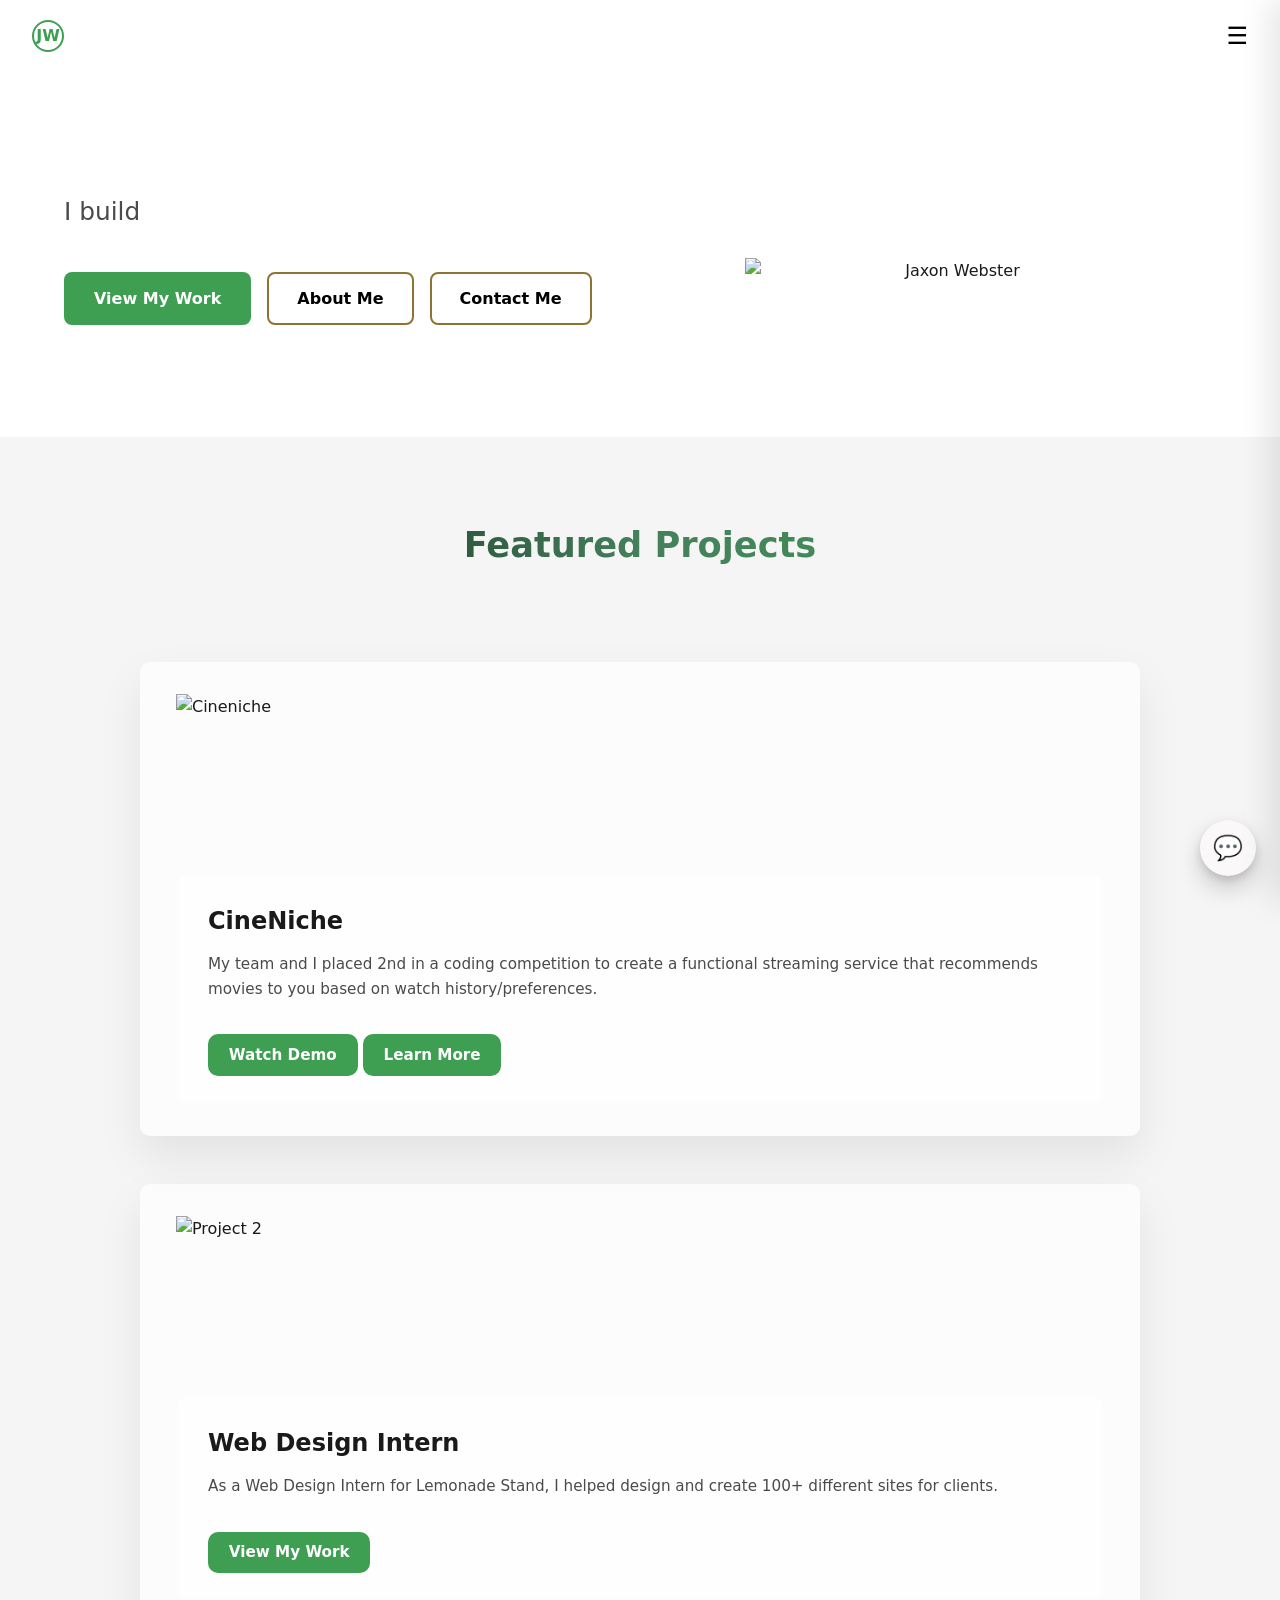
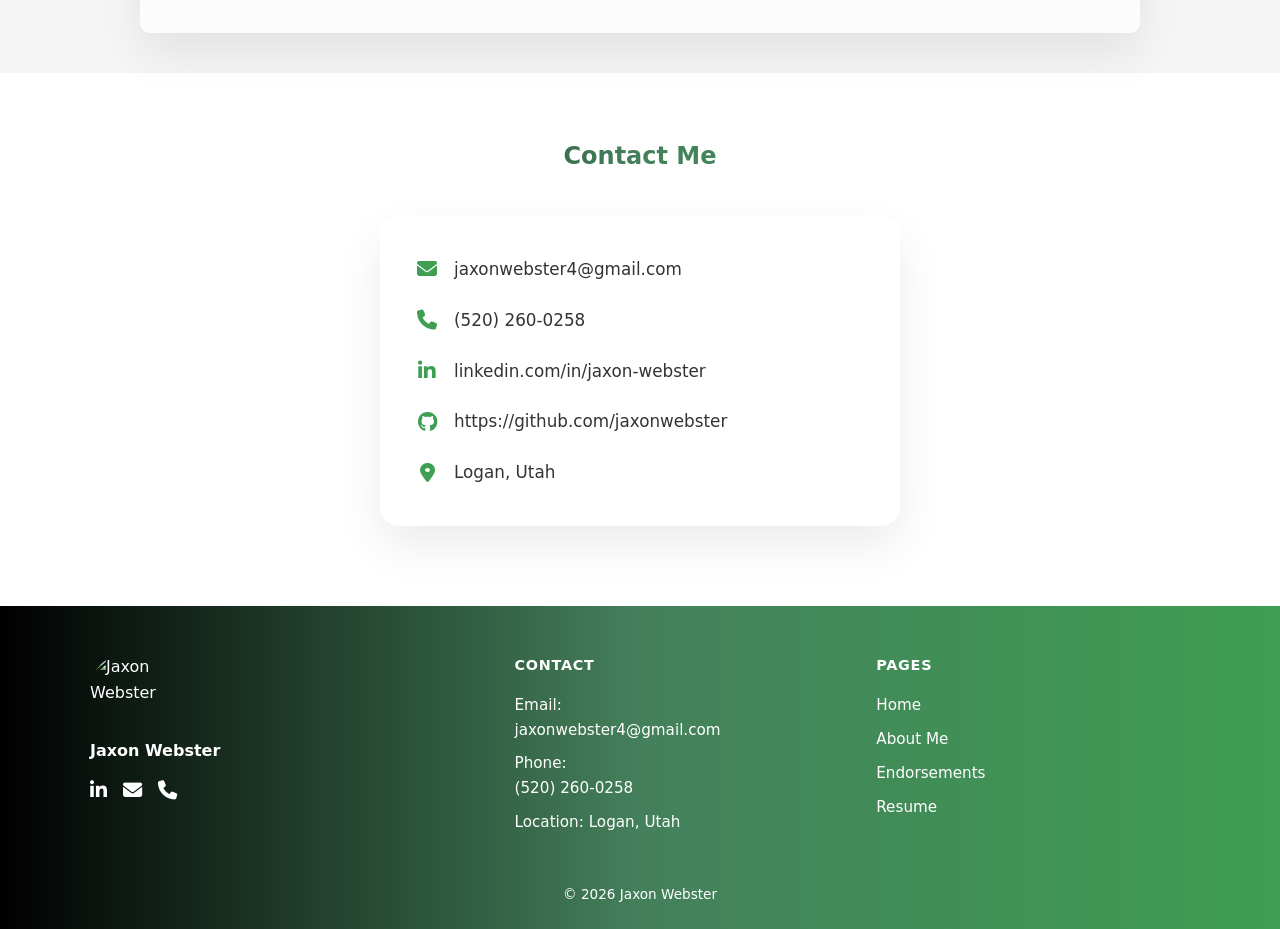
==== index.html @ d7282549 "Initial Commit" ====
<!DOCTYPE html>
<html lang="en">
<head>
  <meta charset="UTF-8" />
  <meta name="viewport" content="width=device-width, initial-scale=1.0" />

  <title>Jaxon Webster | Portfolio</title>

  <!-- Styles --->
  <link rel="stylesheet" href="styles.css" />

  <!-- Font Awesome -->
  <link
    rel="stylesheet"
    href="https://cdnjs.cloudflare.com/ajax/libs/font-awesome/6.5.1/css/all.min.css"
  />
  <link rel="icon" href="images/cartoon.png" type="image/x-icon">
</head>
<body>
<div class="signal-bg">
  <canvas id="signalCanvas"></canvas>
</div>



  <!-- Navbar --->
  <header class="navbar">
    <div class="logo">JW</div>
    <button class="menu-btn" id="menuBtn">☰</button>
  </header>

  <!-- Slide-out Menu -->
<nav class="side-menu" id="sideMenu">
  <button class="close-menu" id="closeMenu">✕</button>

  <a href="index.html">Home</a>
  <a href="about.html">About Me</a>
  <a href="projects.html">Projects</a>
  <a href="resume.html">Resume</a>
  <a href="endorsements.html">Endorsements</a>
</nav>


  <!-- Overlay -->
  <div class="overlay" id="overlay"></div>

  <!-- Hero -->
  <section class="hero hero-split">
  <!-- LEFT SIDE -->
  <div class="hero-left">
    <h1 class="hero-title">
  <span id="typewriter"></span>
</h1>


    <p class="hero-text">
  I build <span id="rotating-word"></span>
</p>


    <div class="hero-buttons">
      <a href="projects.html" class="btn primary">View My Work</a>
      <a href="about.html" class="btn secondary">About Me</a>
      <a href="#contact" class="btn secondary">Contact Me</a>
    </div>
  </div>

  <!-- RIGHT SIDE -->
  <div class="hero-right">
    <img src="images/cartoon.png" alt="Jaxon Webster" />
  </div>
</section>

<!--

<section class="who-is-jaxon">

  <div class="who-container">

  
<div class="who-image">
      <img
        src="images/IMG_5921.jpg"
        alt="Jaxon Webster"
        class="who-rotating-image"
      />
    </div>

 
    <div class="who-text">
      <h2 class="gradient-text">Who is Jaxon?</h2>
      <p class="who-subtitle">
        A builder at heart. A problem solver by trade.
      </p>

      <p class="who-description">
        I’m a web developer and information systems student who loves turning
        complex problems into clean, secure, and intuitive digital experiences.
        Whether I’m working with data, cloud infrastructure, or frontend design,
        my goal is always the same: build things that actually help people.
      </p>
    </div>

  </div>
</section>
-->



  <!-- Projects -->
<section id="projects" class="projects">
  <h2 class="gradient-text">Featured Projects</h2>


  <div class="project-grid">

    <div class="project-card">
      <div class="project-image">
        <img src="images/IMG_5556.jpg" alt="Cineniche">
      </div>
      <div class="project-content">
        <h3>CineNiche</h3>
        <p>
          My team and I placed 2nd in a coding competition to create a functional streaming service that recommends movies to you based on watch history/preferences. 
        </p>
        <a href="https://youtu.be/du8ue6cPfEI" class="project-btn">Watch Demo</a>
        <a href="projects.html" class="project-btn">Learn More</a>
      </div>
    </div>

    <div class="project-card">
      <div class="project-image">
        <img src="images/image.png" alt="Project 2">
      </div>
      <div class="project-content">
        <h3>Web Design Intern</h3>
        <p>
          As a Web Design Intern for Lemonade Stand, I helped design and create 100+ different sites for clients.
        </p>
        <a href="projects.html" class="project-btn">View My Work</a>
      </div>
    </div>
<!--
<section class="contact-section">


    <div class="project-card">
      <div class="project-image">
        <img src="images/project3.jpg" alt="Project 3">
      </div>
      <div class="project-content">
        <h3>Third Project</h3>
        <p>
          Description text that explains the purpose or outcome of the project.
        </p>
      </div>
    </div>

    <div class="project-card">
      <div class="project-image">
        <img src="images/project4.jpg" alt="Project 4">
      </div>
      <div class="project-content">
        <h3>Final Project</h3>
        <p>
          A short summary highlighting the main idea or technology used.
        </p>
      </div>
    </div>
      
</section>
-->

  </div>
</section>
<!-- =========================
     CONTACT ME
========================== -->
<section class="contact-section" id="contact">
  <h2 class="gradient-text">Contact Me</h2>

  <div class="contact-card">
    <div class="contact-item">
      <i class="fas fa-envelope"></i>
      <a href="mailto:jaxonwebster4@gmail.com">jaxonwebster4@gmail.com</a>
    </div>

    <div class="contact-item">
      <i class="fas fa-phone"></i>
      <a href="tel:5202600258">(520) 260-0258</a>
    </div>

    <div class="contact-item">
      <i class="fab fa-linkedin-in"></i>
      <a
        href="https://www.linkedin.com/in/jaxon-webster"
        target="_blank"
      >
        linkedin.com/in/jaxon-webster
      </a>
    </div>
    <div class="contact-item">
  <i class="fab fa-github"></i>
  <a
    href="https://github.com/jaxonwebster"
    target="_blank"
  >
    https://github.com/jaxonwebster
  </a>
</div>


    <div class="contact-item">
      <i class="fas fa-location-dot"></i>
      <span>Logan, Utah</span>
    </div>
  </div>
</section>



  <!-- Footer -->
  <footer class="footer">
    <div class="footer-container">

      <div class="footer-profile">
        <img src="images/portrait.jpg" alt="Jaxon Webster" class="footer-avatar" />
        <p class="footer-name">Jaxon Webster</p>

        <div class="footer-socials">
          <a href="https://www.linkedin.com/in/jaxon-webster" target="_blank">
            <i class="fab fa-linkedin-in"></i>
          </a>
          <a href="mailto:jaxonwebster4@gmail.com">
            <i class="fas fa-envelope"></i>
          </a>
          <a href="tel:5202600258">
            <i class="fas fa-phone"></i>
          </a>
        </div>
      </div>

      <div class="footer-column">
        <h4>Contact</h4>
        <p>Email: <a href="mailto:jaxonwebster4@gmail.com">jaxonwebster4@gmail.com</a></p>
        <p>Phone: <a href="tel:5202600258">(520) 260-0258</a></p>
        <p>Location: Logan, Utah</p>
      </div>

      <div class="footer-column">
        <h4>Pages</h4>
        <a href="index.html">Home</a>
        <a href="about.html">About Me</a>
        <a href="endorsements.html">Endorsements</a>
        <a href="#contact">Resume</a>
      </div>

    </div>
    <p class="footer-bottom">© 2026 Jaxon Webster</p>
  </footer>
  <!-- =========================
     MINI CHAT ASSISTANT
========================== -->
<div class="chatbot">

  <button class="chatbot-toggle" id="chatbotToggle">
    💬
  </button>

  <div class="chatbot-window" id="chatbotWindow">
    <div class="chatbot-header">
      <span>Ask Jaxon</span>
      <button id="chatbotClose">✕</button>
    </div>

    <div class="chatbot-body" id="chatbotBody">
      <p class="bot-message">
        Hey! 👋 What would you like to know?
      </p>
    </div>

    <div class="chatbot-questions">
      <button data-question="skills">What technologies do you use?</button>
      <button data-question="experience">What kind of experience do you have?</button>
      <button data-question="projects">What projects should I check out?</button>
      <button data-question="contact">How can I contact you?</button>
    </div>
  </div>

</div>


  <script src="script.js"></script>
</body>
</html>
---- styles.css ----
/* Reset */
* {
  margin: 0;
  padding: 0;
  box-sizing: border-box;
  font-family: system-ui, -apple-system, BlinkMacSystemFont, sans-serif;
}

html {
  scroll-behavior: smooth;
}

/* Body */
body {
  background: #ffffff;
  color: #1a1a1a;
  line-height: 1.6;
}
/* =========================
   HERO WRAPPER (IMAGE + OVERLAY)
========================= */
.hero-wrapper {
  position: relative;
  min-height: 100vh;
  background-image: url("images/IMG_0848.jpeg"); /* CHANGE THIS */
  background-size: cover;
  background-position: center;
  background-repeat: no-repeat;
  color: #ffffff;
  overflow: hidden;
}
html, body {
  overflow-x: hidden;
  width: 100%;
}


/* Dark overlay */
.hero-wrapper::before {
  content: "";
  position: absolute;
  inset: 0;
  background: rgba(0, 0, 0, 0.6); /* darkness level */
  z-index: 0;
}

/* Ensure content is above overlay */
.hero-wrapper > * {
  position: relative;
  z-index: 1;
}
/* =========================
   SPLIT HERO LAYOUT
========================= */

.hero-split {
  display: flex;
  align-items: center;
  justify-content: space-between;
  gap: 4rem;
  max-width: 1200px;
  margin: 0 auto;
  padding: 6rem 2rem 4rem;
}

/* LEFT SIDE */
.hero-left {
  flex: 1;
  text-align: left;
}

/* Override centering */
.hero-left .hero-text {
  margin-left: 0;
  font-size: 1.55em;
}
.hero-title {
  min-width: 565px; /* adjust if needed */
}


/* Buttons align left */
.hero-left .hero-buttons {
  justify-content: flex-start;
}

/* RIGHT SIDE */
.hero-right {
  flex: 1;
  display: flex;
  justify-content: center;
  align-items: center;
  z-index: 2;
}

.hero-right img {
  width: 100%;
  max-width: 420px;
  object-fit: cover;
}
@media (max-width: 900px) {
  .hero-split {
    flex-direction: column;
    text-align: center;
  }

  .hero-left {
    text-align: center;
  }

  .hero-left .hero-buttons {
    justify-content: center;
  }

  .hero-right img {
    max-width: 300px;
  }
}



/* =========================
   BLUR ORBS BACKGROUND
========================= */
.orbs {
  position: fixed;
  inset: 0;
  z-index: -1;
  overflow: hidden;
}

.orbs span {
  position: absolute;
  width: 320px;
  height: 320px;
  border-radius: 50%;
  filter: blur(40px);
  background: radial-gradient(
    circle,
    rgba(107, 92, 255, 0.35),
    transparent 70%
  );
  animation: float 5s ease-in-out infinite alternate;
}

/* Orb positions */
.orbs span:nth-child(1) {
  top: 10%;
  left: 15%;
}

.orbs span:nth-child(2) {
  top: 55%;
  left: 65%;
  width: 380px;
  height: 380px;
  animation-duration: 30s;
}

.orbs span:nth-child(3) {
  top: 35%;
  left: 35%;
  width: 260px;
  height: 260px;
  animation: float-diagonal 18s ease-in-out infinite alternate;
}
.orbs span:nth-child(4) {
  top: 70%;
  left: 20%;
  width: 300px;
  height: 300px;
  animation-duration: 30s;
}

.orbs span:nth-child(5) {
  top: 15%;
  left: 70%;
  width: 220px;
  height: 220px;
  animation-duration: 22s;
}

/* Orb animation */
@keyframes float {
  from {
    transform: translate(0, 0);
  }
  to {
    transform: translate(200px, -150px);
  }
}

/* =========================
   NAVBAR
========================= */
.navbar {
  display: flex;
  justify-content: space-between;
  align-items: center;
  padding: 1.25rem 2rem;
  color: #ffffff;
}

.logo {
  width: 32px;
  height: 32px;
  border: 2px solid #3E9E52;
  border-radius: 50%;
  display: flex;
  align-items: center;
  justify-content: center;
  font-weight: bold;
  color: #3E9E52;
}

.menu-btn {
  font-size: 1.5rem;
  background: white;
  border: none;
  color: #000000;
  cursor: pointer;
}

/* =========================
   HERO
========================= */
.hero {
  text-align: center;
  padding: 6rem 1.5rem 4rem;
  color: #1a1a1a;
}

.hero h1 {
  font-size: clamp(2.2rem, 5vw, 3.2rem);
  margin-bottom: 1.5rem;
  font-weight: 800;
  color: #1a1a1a;
  white-space: nowrap;
}

.hero-text {
  max-width: 620px;
  margin: 0 auto 2.5rem;
  color: #4a4a4a;
}

/* Buttons */
.hero-buttons {
  display: flex;
  justify-content: center;
  gap: 1rem;
  margin-bottom: 3rem;
  flex-wrap: wrap;
  z-index: 3;
}

.btn {
  padding: 0.75rem 1.75rem;
  background: #ffffff;
  border-radius: 8px;
  border: 2px solid transparent;
  text-decoration: none;
  font-weight: 600;
  transition: all 0.25s ease;
}

.btn.primary {
  background: #3E9E52;
  color: #ffffff;
  z-index: 2;
}

.btn.secondary {
  background: white !important;
  color: #000000;
  border: 2px solid #8E7332;
  z-index: 2 !important;
}

/* =========================
   PROJECTS
========================= */
.projects {
  position: relative;
  padding: 5rem 2rem;
  z-index: 1;
}
.projects .project-image {
  width: 100%;
  max-width: none;
  flex: none;
}

.projects .project-image img {
  width: 100%;
  height: auto;
  max-height: 360px;
  object-fit: cover;
  display: block;
}

.projects-page .project-image,
.project-row .project-image {
  max-width: 600px;
}

.projects h2 {
  text-align: center;
  font-size: 2.2rem;
  margin-bottom: 3rem;
}

.project-grid {
  display: grid;
  grid-template-columns: repeat(2, 1fr);
  gap: 2rem;
  max-width: 1000px;
  margin: 0 auto;
}



.project-card {
  display: flex;
  flex-direction: column;
  width: 100%;
  background: #ffffff;
  border-radius: 12px;
  overflow: hidden;
  box-shadow: 0 10px 25px rgba(0, 0, 0, 0.08);
  transform: translateY(40px);
  transition: transform 0.25s ease, box-shadow 0.25s ease;
}
@media (max-width: 768px) {
  .project-grid {
    grid-template-columns: 1fr;
  }
}

/* When visible */
.project-card.reveal {
  opacity: 1;
  transform: translateY(0);
}

.project-card:nth-child(1) { transition-delay: 0s; }
.project-card:nth-child(2) { transition-delay: 0.1s; }
.project-card:nth-child(3) { transition-delay: 0.2s; }
.project-card:nth-child(4) { transition-delay: 0.3s; }

.project-card:hover {
  transform: translateY(-6px);
  box-shadow: 0 16px 35px rgba(0, 0, 0, 0.12);
}
/* Top half image */
.project-image {
  height: 50%;
  min-height: 180px;
  background: transparent;
}
.project-image.carousel {
 display: flex;
  justify-content: center;
  align-items: center;

  padding: 1.5rem 0;   /* vertical breathing room only */
  background: transparent;
}
.carousel img {
  max-width: 520px;    /* 👈 KEY LINE */
  width: 100%;
  height: auto;
  object-fit: contain;

  display: none;
}

.carousel img.active {
  display: block;
}


.project-image img {
  width: 100%;
  max-height: 360px;
  height: auto;
  object-fit: contain;
  display: block;
}

/* Bottom half content */
.project-content {
  background: rgba(255, 255, 255, 0.06);  /* VERY light grey */
  backdrop-filter: blur(4px);             /* soft glass effect */
  -webkit-backdrop-filter: blur(4px);
  border-radius: 12px;
  padding: 28px 32px;
  text-align: left;
}

@media (max-width: 768px) {
  .project-content {
    padding: 30px 28px;
  }
}



.project-content h3 {
  font-size: 1.1rem;
  margin-bottom: 0.5rem;
  color: #1a1a1a;
}
.project-content p {
  font-size: 0.95rem;
  color: #555;
  line-height: 1.4;
}

/* Faint dark overlay */
.projects::before {
  content: "";
  position: absolute;
  inset: 0;
  background: rgba(0, 0, 0, 0.04); /* 👈 adjust darkness */
  pointer-events: none;
  z-index: 0;
}

/* Ensure content sits above overlay */
.projects > * {
  position: relative;
  z-index: 1;
}


/* =========================
   CONTACT
========================= */
.contact {
  background: #eaf3ff;
  padding: 5rem 2rem;
  text-align: center;
}

.contact-form {
  max-width: 520px;
  margin: 0 auto;
  display: flex;
  flex-direction: column;
  gap: 1.25rem;
}

.contact-form input,
.contact-form textarea {
  padding: 0.9rem 1rem;
  border-radius: 10px;
  border: 1.5px solid #d1caff;
}

/* =========================
   FOOTER
========================= */
.footer {
  background: #f2f2f2;
  padding: 3rem 2rem 1.5rem;
}
/* Hide side menu by default */
.side-menu {
  position: fixed;
  top: 0;
  right: -260px;
  width: 260px;
  height: 100vh;
  background: #ffffff;
  display: flex;
  flex-direction: column;
  padding: 4rem 2rem;
  gap: 1.5rem;
  transition: right 0.3s ease;
  z-index: 1000;
  box-shadow: -10px 0 30px rgba(0, 0, 0, 0.1);
}

/* Remove default link styling */
.side-menu a {
  text-decoration: none;
  font-size: 1.1rem;
  font-weight: 600;
  color: #000000;
}

/* Slide in when open */
.side-menu.open {
  right: 0;
}
/* Gradient Typewriter Text */
#typewriter {
  background: linear-gradient(
    to right,
    #000000,
    #44805b,
    #3E9E52
  );
  -webkit-background-clip: text;
  -webkit-text-fill-color: transparent;
  background-clip: text;
  color: transparent;
}

/* Close Menu Button */
.close-menu {
  align-self: flex-end;
  font-size: 1.75rem;
  background: none;
  border: none;
  cursor: pointer;
  color: #1a1a1a;
  margin-bottom: 2rem;
  transition: color 0.2s ease;
}

.close-menu:hover {
  color: #6b5cff;
}
/* =========================
   FOOTER
========================= */
.footer {
  background: linear-gradient(
    to right,
     #000000,
    #44805b,
    #3E9E52
  );
  padding: 3rem 2rem 1.5rem;
  color: #ffffff;
}


.footer-container {
  max-width: 1100px;
  margin: 0 auto;
  display: grid;
  grid-template-columns: 1.2fr 1fr 1fr;
  gap: 3rem;
  align-items: flex-start;
}

/* Profile Column */
.footer-profile {
  display: flex;
  flex-direction: column;
  align-items: flex-start;
}

.footer-avatar {
  width: 72px;
  height: 72px;
  border-radius: 50%;
  object-fit: cover;
  margin-bottom: 0.75rem;
}

.footer-name {
  font-weight: 700;
  margin-bottom: 0.75rem;
  color: #ffffff;
}

/* Social Icons */
.footer-socials {
  display: flex;
  gap: 1rem;
}

.footer-socials a {
  color: #ffffff;
  font-size: 1.2rem;
  transition: all 0.25s ease;
}

.footer-socials a:hover {
  color: #ffffff;
  transform: translateY(-2px);
}

/* Footer Columns */
.footer-column h4 {
  font-size: 0.9rem;
  font-weight: 700;
  margin-bottom: 1rem;
  color: #ffffff;
  text-transform: uppercase;
  letter-spacing: 0.05em;
}

.footer-column p,
.footer-column a {
  display: block;
  font-size: 0.95rem;
  color: #ffffff;
  margin-bottom: 0.6rem;
  text-decoration: none;
}

.footer-column a:hover {
  color: #6b5cff;
}

/* Bottom Text */
.footer-bottom {
  text-align: center;
  margin-top: 2.5rem;
  font-size: 0.85rem;
  color: #ffffff;
}

/* =========================
   RESPONSIVE FOOTER
========================= */
@media (max-width: 800px) {
  .footer-container {
    grid-template-columns: 1fr;
    gap: 2rem;
  }

  .footer-profile,
  .footer-column {
    align-items: center;
    text-align: center;
  }
}
.section-divider {
  width: 100%;
  max-width: 900px;
  height: 1px;
  margin: 4rem auto;
  background: linear-gradient(
    to right,
    transparent,
    rgba(0, 0, 0, 0.4),
    transparent
  );
}
.project-btn {
  display: inline-block;
  margin-top: 0.75rem;
  padding: 0.5rem 1.25rem;
  font-size: 0.85rem;
  font-weight: 600;
  text-decoration: none;
  border-radius: 6px;
  background: #6870cb;
  color: #ffffff;
  transition: all 0.25s ease;
}

.project-btn:hover {
  background: #5a4ae0;
  transform: translateY(-2px);
}

#rotating-word {
  font-weight: 700;
  font-size: 1.1em;
  color: #3E9E52;
  transition: opacity 0.4s ease, transform 0.4s ease;
  min-height: 1.2em;
  line-height: 1.2;
  transform: translateZ(0);
  backface-visibility: hidden;
  -webkit-font-smoothing: antialiased;
}
@media (max-width: 768px) {
  .hero-split {
    padding: 4rem 1.5rem 3rem;
    gap: 2.5rem;
  }
}
@media (max-width: 768px) {
  .hero h1 {
    font-size: 2.2rem;
    line-height: 1.2;
    white-space: normal; /* allow wrap on mobile */
  }
}
@media (max-width: 768px) {
  .hero-text {
    font-size: 1.05rem;
  }

  #rotating-word {
    font-weight: 700;
  font-size: 1.1em;
  color: #3E9E52;
  transition: opacity 0.4s ease, transform 0.4s ease;
  min-height: 1.2em;
  line-height: 1.2;
  transform: translateZ(0);
  backface-visibility: hidden;
  -webkit-font-smoothing: antialiased;
  }
}
@media (max-width: 768px) {
  .hero-buttons {
    flex-direction: column;
    gap: 0.75rem;
    z-index: 2;
  }

  .hero-buttons .btn {
    width: 100%;
    max-width: 280px;
    margin: 0 auto;
  }
}
@media (max-width: 768px) {
  .hero-right img {
    max-width: 240px;
    border-radius: 18px;
  }

  .hero-right {
    margin-top: 1rem;
  }
}
@media (max-width: 768px) {
  .hero-left {
    order: 1;
  }

  .hero-right {
    order: 2;
  }
}
.signal-bg {
  position: fixed;
  inset: 0;
  z-index: 0; /* NOT -1 */
  pointer-events: none;
}


#signalCanvas {
  width: 100%;
  height: 100%;
  display: block;
}

.gradient-text {
  background: linear-gradient(
    to right,
     #000000,
    #44805b,
    #3E9E52
  );
  -webkit-background-clip: text;
  -webkit-text-fill-color: transparent;
  background-clip: text;
  color: transparent;
}





/* =========================
   ABOUT PAGE LAYOUT
========================= */

/* Overall page spacing */
.about-hero {
  text-align: center;
  padding: 5rem 2rem 4rem;
  position: relative;
}

.about-hero h1 {
  margin-bottom: 2rem;
}

/* Button layout */
.about-hero-buttons {
  display: flex;
  justify-content: center;
  gap: 1.25rem;
  flex-wrap: wrap;
}
.about-subtitle {
  margin-top: 1rem;
  margin-bottom: 2rem;
  font-size: 1.1rem;
  font-weight: 400;
  color: #5f5f5f; /* soft neutral tone */
  max-width: 600px;
  margin-left: auto;
  margin-right: auto;
  line-height: 1.6;
  letter-spacing: 0.3px;
}
@media (max-width: 768px) {
  .about-hero-buttons {
    flex-direction: column;
    align-items: center;
  }

  .about-hero .btn {
    width: 100%;
    max-width: 280px; /* keeps them from getting too wide */
  }
}


/* Subtle unique styling for this page */
.about-hero .btn {
  backdrop-filter: blur(6px);
  letter-spacing: 0.5px;
  min-width: 150px;
  text-align: center;
  padding: 0.55rem 1.25rem;   /* smaller padding */
  font-size: 1.0rem;        /* slightly smaller text */
}

/* Lift effect to match premium feel */
.about-hero .btn:hover {
  transform: translateY(-4px);
  box-shadow: 0 8px 20px rgba(0, 0, 0, 0.15);
}


.about-hero {
  padding: 4rem 2rem 2rem;
  text-align: center;
  z-index: 2;
}

.about-hero h1 {
  font-size: clamp(2.2rem, 4vw, 3rem);
  font-weight: 800;
  margin-bottom: 2rem;
  z-index: 2;
}

/* Intro section */
.about-intro {
  padding: 100px 20px;
  z-index: 2;
}
.about-wrapper {
  max-width: 1000px;
  margin: 0 auto;
}

.about-intro-grid {
  max-width: 1100px;
  margin: 0 auto;
  display: grid;
  grid-template-columns: 1.2fr 0.8fr;
  gap: 4rem;
  align-items: start;
}

/* Text column */
.about-text {
  font-size: 1.05rem;
  color: #4a4a4a;
  line-height: 1.7;
  background: rgba(255, 255, 255, 0.05);   /* extremely light */
  backdrop-filter: blur(4px);
  -webkit-backdrop-filter: blur(4px);
  border-radius: 14px;
  padding: 32px 36px;
}

.about-text p {
  margin-bottom: 20px;
  line-height: 1.8;
  font-size: 1.05rem;
}

/* Image column */
.about-image {
  display: flex;
  justify-content: center;
  z-index: 2;
}
.about-image-container {
  flex: 1;
  display: flex;
  justify-content: center;
  width: 100%;
  max-width: 350px;
  border-radius: 20px;
  box-shadow: 0 20px 40px rgba(0, 0, 0, 0.2);
}

.about-image img {
  width: 100%;
  max-width: 360px;
  border-radius: 16px;
  object-fit: cover;
  box-shadow: 0 20px 40px rgba(0, 0, 0, 0.15);
  z-index: 2;
}
.about-hero,
.about-intro,
.about-image,
.about-content {
  position: relative;
  z-index: 2;
}

/* =========================
   WHAT I'M UP TO
========================= */

.about-now {
  padding: 4rem 2rem;
}

.about-now h2 {
  text-align: center;
  font-size: 2rem;
  margin-bottom: 3rem;
  font-weight: 800;
}

.now-grid {
  max-width: 1100px;
  margin: 0 auto;
  display: grid;
  grid-template-columns: repeat(3, 1fr);
  gap: 2rem;
}

.now-card {
  background: #ffffff;
  border-radius: 12px;
  padding: 1.75rem;
  box-shadow: 0 10px 25px rgba(0, 0, 0, 0.08);
  transition: transform 0.25s ease, box-shadow 0.25s ease;
}

.now-card h3 {
  font-size: 1.05rem;
  font-weight: 700;
  margin-bottom: 0.5rem;
}

.now-card p {
  font-size: 0.95rem;
  color: #555;
  line-height: 1.4;
}

.now-card:hover {
  transform: translateY(-4px);
  box-shadow: 0 16px 35px rgba(0, 0, 0, 0.12);
}

/* =========================
   SKILLS / INTERESTS
========================= */

.about-skills {
  padding: 4rem 2rem 5rem;
}
.about-hero-title {
  text-align: center;
  font-size: clamp(2.2rem, 5vw, 3.2rem);
  font-weight: 800;

  background: linear-gradient(
    to right,
    #000000,
    #44805b,
    #3E9E52
  );
  -webkit-background-clip: text;
  background-clip: text;
  color: transparent;

  margin-bottom: 1.25rem;
}
.about-section-title {
  text-align: center;
  font-size: clamp(1.7rem, 4.2vw, 2.5rem);
font-weight: 800;


  background: linear-gradient(
    to right,
    #000000,
    #44805b,
    #3E9E52
  );
  -webkit-background-clip: text;
  background-clip: text;
  color: transparent;

  margin-bottom: 2.5rem;
  margin-top: -2rem;
}

.about-skills h2 {
  text-align: center;
  font-size: 2rem;
  margin-bottom: 3rem;
  font-weight: 800;
}

.skills-grid {
  max-width: 900px;
  margin: 0 auto;
  display: grid;
  grid-template-columns: repeat(3, 1fr);
  gap: 1.25rem;
}

.skill-card {
  background: #f7f7f7;
  border-radius: 10px;
  padding: 1rem 1.25rem;
  font-weight: 600;
  font-size: 0.9rem;
  text-align: center;
  color: #1a1a1a;
}

/* =========================
   RESPONSIVE ABOUT PAGE
========================= */

@media (max-width: 900px) {
  .about-intro-grid {
    grid-template-columns: 1fr;
    gap: 3rem;
    text-align: center;
  }

  .about-image img {
    max-width: 280px;
  }

  .now-grid {
    grid-template-columns: 1fr;
  }

  .skills-grid {
    grid-template-columns: 1fr;
  }
}
/* =========================
   IMAGE GALLERY CARDS
========================= */

.image-grid {
  grid-template-columns: repeat(3, 1fr);
}

.image-card {
  position: relative;
  border-radius: 14px;
  overflow: hidden;
  aspect-ratio: 4 / 3;
  box-shadow: 0 12px 28px rgba(0, 0, 0, 0.12);
  transition: transform 0.3s ease, box-shadow 0.3s ease;
}

.image-card img {
  width: 100%;
  height: 100%;
  object-fit: cover;
  display: block;
}

.image-card:hover {
  transform: translateY(-6px);
  box-shadow: 0 18px 40px rgba(0, 0, 0, 0.18);
}

/* Mobile */
@media (max-width: 900px) {
  .image-grid {
    grid-template-columns: 1fr;
  }
}
/* =========================
   SECTION SEPARATOR OVERLAY
========================= */

.about-now {
  position: relative;
  padding: 4.5rem 2rem;
}

.about-now::before {
  content: "";
  position: absolute;
  inset: 0;
  background: rgba(0, 0, 0, 0.04); /* subtle separation */
  z-index: 0;
}

/* Ensure content stays above overlay */
.about-now > * {
  position: relative;
  z-index: 1;
}
/* =========================
   FLOATING ABOUT IMAGE
========================= */

.about-content {
  position: relative;
}

/* Float image to the right */
.about-float-image {
  float: left;
  width: 320px;
  margin: 0 40px 20px 0;
  border-radius: 20px;
  box-shadow: 0 20px 40px rgba(0, 0, 0, 0.15);
}
/* Mobile */
@media (max-width: 768px) {
  .about-float-image {
    float: none;
    display: block;
    margin: 0 auto 30px auto;
    width: 85%;
  }

  .about-text {
    text-align: center;
  }
}
.about-text-panel {
  position: relative;
  z-index: 2;   /* blur layer */
  flex: 1.3;
  
  background: rgba(255, 255, 255, 0.6);
  backdrop-filter: blur(6px);
  -webkit-backdrop-filter: blur(6px);

  padding: 2rem 2.25rem;
  border-radius: 16px;
}
/* Mobile Responsive */
@media (max-width: 900px) {
  .about-content {
    flex-direction: column;
    text-align: center;
  }

  .about-text-panel {
    margin-top: 30px;
  }
}
/* Text spacing */
.about-text-panel p + p {
  margin-top: 1.25rem;
  margin-bottom: 20px;
  line-height: 1.7;
  font-size: 1.05rem;
}
.about-float-image {
  position: relative;
  z-index: 3;   /* image ABOVE blur */
}
/* =========================
   PROJECTS PAGE
========================= */


.projects-page {
  padding: 4rem 2rem 5rem;
  position: relative;
  z-index: 2;
}

.projects-title {
  text-align: center;
  font-size: clamp(2rem, 4vw, 2.75rem);
  font-weight: 800;
  margin-bottom: 3rem;
}

/* Project list container */
.projects-list {
  max-width: 900px;
  margin: 0 auto;
  display: flex;
  flex-direction: column;
  gap: 2.5rem;
}

/* Individual card */
.project-card {
  background: rgba(255, 255, 255, 0.75);
  backdrop-filter: blur(6px);
  -webkit-backdrop-filter: blur(6px);

  padding: 2rem 2.25rem;
  border-radius: 18px;

  box-shadow: 0 15px 40px rgba(0, 0, 0, 0.08);
  position: relative;
}

/* Project title */
.project-name {
  font-size: 1.4rem;
  font-weight: 700;
  margin-bottom: 0.75rem;
}

/* Description */
.project-description {
  color: #4a4a4a;
  line-height: 1.65;
  margin-bottom: 1.25rem;
}

/* Link button */
.project-link {
  display: inline-block;
  padding: 0.5rem 1.1rem;
  font-weight: 600;
  font-size: 0.95rem;

  color: #3E9E52;
  border-radius: 8px;

  text-decoration: none;
  transition: all 0.2s ease;
}

.project-link:hover {
  background: #5b63d6;
  color: #ffffff;
}

/* =========================
   MOBILE ADJUSTMENTS
========================= */

@media (max-width: 768px) {
  .project-card {
    padding: 1.75rem;
  }

  .project-name {
    font-size: 1.25rem;
  }
}
/* =========================
   PROJECTS PAGE
========================= */

.projects-section {
  padding: 3rem 2rem 5rem;
  position: relative;
  z-index: 2;
}

.projects-content {
  max-width: 900px;
  margin: 0 auto;

  display: flex;
  flex-direction: column;
  gap: 2.5rem;
}

/* Reuses the About glass-panel feel */
.project-panel {
  background: rgba(255, 255, 255, 0.65);
  backdrop-filter: blur(6px);
  -webkit-backdrop-filter: blur(6px);

  padding: 2rem 2.25rem;
  border-radius: 18px;

  box-shadow: 0 15px 40px rgba(0, 0, 0, 0.08);
}

.project-panel h2 {
  font-size: 1.4rem;
  font-weight: 700;
  margin-bottom: 0.75rem;
}

.project-panel p {
  color: #4a4a4a;
  line-height: 1.65;
  margin-bottom: 1.25rem;
}

/* Same button language as elsewhere */
.project-link {
  display: inline-block;
  font-weight: 600;
  color: #5b63d6;
  text-decoration: none;
  border-bottom: 2px solid transparent;
  transition: border-color 0.2s ease;
}

.project-link:hover {
  border-color: #5b63d6;
}

/* Mobile */
@media (max-width: 768px) {
  .project-panel {
    padding: 1.75rem;
  }
}



/* =========================
   PROJECTS (STACKED CARDS)
========================= */
.project-image {
  margin: 0;
}

.project-grid {
  max-width: 1000px;
  margin: 0 auto;

  display: flex;
  flex-direction: column;
  gap: 3rem;
}

/* Card container */
.project-card {
  display: flex;
  flex-direction: column;

  background: rgba(255, 255, 255, 0.65);
  backdrop-filter: blur(6px);
  -webkit-backdrop-filter: blur(6px);

  border-radius: 10px;
  overflow: hidden;

  box-shadow: 0 20px 45px rgba(0, 0, 0, 0.08);
}

/* Image */
.project-image img {
  width: 100%;
  height: 280px;
  object-fit: cover;
  display: block;
}

/* Content */
.project-content {
  padding: 1.rem 1.25rem;
}

.project-content h3 {
  font-size: 1.5rem;
  font-weight: 700;
  margin-bottom: 0.75rem;
}

.project-content p {
  color: #4a4a4a;
  line-height: 1.65;
  margin-bottom: 1.25rem;
}

/* Button */
.project-btn {
  display: inline-block;
  padding: 0.55rem 1.3rem;
  font-weight: 600;
  font-size: 0.95rem;

  color: #ffffff;
  background: #3E9E52;
  border-radius: 10px;
  text-decoration: none;

  transition: transform 0.2s ease, box-shadow 0.2s ease;
}

.project-btn:hover {
  transform: translateY(-2px);
  box-shadow: 0 8px 20px rgba(91, 99, 214, 0.35);
}
@media (max-width: 768px) {
  .project-image img {
    height: 220px;
  }
}
.carousel {
  position: relative;
  overflow: hidden;
  background: #000;
}

.carousel img {
  width: 100%;
  height: 280px;
  object-fit: contain;
  display: none;
}

.carousel img.active {
  display: block;
}

/* Arrows */
.carousel-btn {
    position: absolute;
  top: 50%;
  transform: translateY(-50%);

  background: rgba(0, 0, 0, 0.55);
  color: #fff;
  border: none;
  font-size: 1.8rem;

  width: 36px;
  height: 36px;
  border-radius: 50%;

  display: flex;
  align-items: center;
  justify-content: center;

  z-index: 3;
}

.carousel-btn.prev {
  left: 12px;
}

.carousel-btn.next {
  right: 12px;
}
/* =========================
   CONTACT SECTION
========================= */

.contact-section {
  padding: 4rem 2rem 5rem;
  text-align: center;
  position: relative;
  z-index: 2;
}

.contact-section h2 {
  margin-bottom: 2.5rem;
}

/* Glass-style card */
.contact-card {
  max-width: 520px;
  margin: 0 auto;

  background: rgba(255, 255, 255, 0.65);
  backdrop-filter: blur(6px);
  -webkit-backdrop-filter: blur(6px);

  border-radius: 20px;
  padding: 2.5rem 2.25rem;

  box-shadow: 0 20px 45px rgba(0, 0, 0, 0.08);

  display: flex;
  flex-direction: column;
  gap: 1.5rem;
}

/* Individual contact rows */
.contact-item {
  display: flex;
  align-items: center;
  gap: 1rem;

  font-size: 1.05rem;
  color: #333;
}

/* Icons */
.contact-item i {
  color: #3E9E52;
  font-size: 1.25rem;
  min-width: 22px;
}

/* Links */
.contact-item a {
  color: inherit;
  text-decoration: none;
  transition: color 0.2s ease;
}

.contact-item a:hover {
  color: #5b63d6;
}

/* Mobile */
@media (max-width: 768px) {
  .contact-card {
    padding: 2rem 1.75rem;
  }
}
@media (max-width: 768px) {
  .hero-portrait img {
    max-height: 360px;
  }
}

/* =========================
   RESUME HERO
========================= */

.resume-hero {
  position: relative;
  height: 70vh;
  min-height: 520px;
  overflow: hidden;
  z-index: 2;
}
.resume-row {
  display: grid;
  grid-template-columns: 220px 1fr;
  gap: 2rem;
}


.hero-words {
  position: absolute;
  inset: 0;
  z-index: 1;
  pointer-events: none;
}

/* Each row */
.hero-words-row {
  display: flex;
  white-space: nowrap;
  font-weight: 800;
  font-size: clamp(4rem, 9vw, 7rem);
  letter-spacing: 0.25rem;

  /* Make it actually visible */
  color: #3E9E52;                 /* fully opaque */
  opacity: 0.95;                  /* visual softening */
  text-shadow: 0 3px 10px rgba(0,0,0,0.15); /* contrast boost */
}

.hero-name-block {
  text-align: center;     /* 👈 centers name + subtitle */
  margin-top: 2.5rem;
  position: relative;
  z-index: 3;
  font-size: 2.2rem;
  font-weight: 800;
  margin-bottom: 0.5rem;
}
.hero-name-block p {
  font-size: 1rem;     /* was likely ~1.25–1.5rem */
  opacity: 0.8;
}

/* Spacing between words */
.hero-words-row span {
  margin-right: 4rem;
}

/* Animations */
.row-1 {
  animation: marquee-left 28s linear infinite;
}

.row-2 {
  animation: marquee-right 32s linear infinite;
}

@keyframes marquee-left {
  from {
    transform: translateX(0);
  }
  to {
    transform: translateX(-50%);
  }
}

@keyframes marquee-right {
  from {
    transform: translateX(-50%);
  }
  to {
    transform: translateX(0);
  }
}

/* Portrait */
.hero-portrait {
  position: absolute;
  bottom: 0;
  left: 50%;
  transform: translateX(-50%);
  z-index: 5;
}
.hero-portrait::before {
  content: "";
  position: absolute;
  inset: 0;
  background: transparent; /* or match your page background */
  z-index: -1;
}

@media (max-width: 768px) {
  .row-1 {
    animation-duration: 18s; /* faster */
  }

  .row-2 {
    animation-duration: 20s; /* faster, still slightly offset */
  }
}


.hero-portrait img {
  max-height: 520px;
  width: auto;
  height: auto;
  display: block;
  filter: none;

  -webkit-mask-image: linear-gradient(
    to bottom,
    rgba(0, 0, 0, 1) 62%,
    rgba(0, 0, 0, 0.6) 72%,
    rgba(0, 0, 0, 0.25) 82%,
    rgba(0, 0, 0, 0) 90%
  );

  mask-image: linear-gradient(
    to bottom,
    rgba(0, 0, 0, 1) 62%,
    rgba(0, 0, 0, 0.6) 72%,
    rgba(0, 0, 0, 0.25) 82%,
    rgba(0, 0, 0, 0) 92%
  );
}

/* Text */
.hero-intro {
  margin-top: 1.5rem;
  text-align: center;
  z-index: 3;
}

.hero-intro h1 {
  font-size: clamp(2rem, 4vw, 2.8rem);
  font-weight: 800;
}

.hero-intro p {
  color: #5b63d6;
  font-weight: 600;
}
/* =========================
   RESUME CONTENT
========================= */

.resume-content {
  max-width: 1000px;
  margin: 0 auto;
  padding: 4rem 2rem 6rem;
  z-index: 2;
}
.resume-item-header {
  display: flex;
  justify-content: space-between;
  align-items: baseline;
  gap: 1rem;
}

.resume-date {
  font-size: 0.9rem;
  color: #666;
  white-space: nowrap;
}

.resume-subtitle {
  margin: 0.25rem 0 0.75rem;
  font-style: italic;
  color: #444;
}

.resume-item ul {
  margin: 0.5rem 0 0 1.25rem;
}

.resume-item li {
  margin-bottom: 0.4rem;
  line-height: 1.5;
}
@media (max-width: 600px) {
  .resume-item-header {
    flex-direction: column;
    align-items: flex-start;
  }

  .resume-date {
    font-size: 0.85rem;
  }
}


.resume-section-title {
  color: #3E9E52;
  font-size: 1.75rem;
  font-weight: 700;
  margin-bottom: 1.75rem;
  display: inline-block;
  position: relative;
}
.resume-section-title::after {
  content: "";
  display: block;
  height: 2px;
  width: 100%;
  margin-top: 0.35rem;
  background-color: #3E9E52;
  border-radius: 2px;
}


.resume-section {
  margin-bottom: 3.25rem;
  .resume-item {
  margin-bottom: 2rem;
}
}

/* =========================
   GRID LAYOUT
========================= */

.card-grid {
  display: grid;
  grid-template-columns: repeat(2, 1fr);
  gap: 2rem;
}

@media (max-width: 700px) {
  .card-grid {
    grid-template-columns: 1fr;
  }
}
/* Full-width gradient under hero */
.resume-background {
  max-width: 850px;
  margin: 4rem auto;
  padding: 3.5rem 3rem;

  /* Frosted glass */
  background: rgba(255, 255, 255, 0.45);
  backdrop-filter: blur(14px) saturate(140%);
  -webkit-backdrop-filter: blur(14px) saturate(140%);

  border-radius: 16px;

  box-shadow:
    0 20px 40px rgba(0, 0, 0, 0.06),
    inset 0 0 0 1px rgba(255, 255, 255, 0.35);
}



/* =========================
   FLIP CARD (CLICK)
========================= */

.resume-card {
  position: relative;
  z-index: 3;
}
.resume-page {
  background: linear-gradient(
    to bottom,
    #ffffff 0%,
    #ddeee8 35%,
    rgba(64, 160, 90, 0.15) 90%
  );
}


.resume-card::before {
  content: "";
  position: absolute;
  left: 0;
  top: 20px;
  bottom: 20px;
  width: 4px;
  border-radius: 4px;
  background: #3E9E52;
  opacity: 0.8;
}
/* Education: clean + light */
.section-education {
  background: linear-gradient(
    to bottom,
    #ffffff 0%,
    #f7f9ff 100%
  );
}

.section-experience {
   background: #8bc397
}

/* Skills: calm finish */
.section-skills {
  background: white;
}


.card-grid {
  row-gap: 2.5rem;
}

/* Typography */
.resume-card strong {
  font-size: 1.05rem;
}

.resume-card span {
  margin-top: 0.25rem;
  font-size: 0.85rem;
  color: #777;
}

/* Bullet styling (resume-friendly) */
.resume-card ul {
  margin: 0;
  padding-left: 1.2rem;
}

.resume-card li {
  margin-bottom: 0.5rem;
  line-height: 1.4;
}

@media (max-width: 768px) {
  .resume-page .resume-background {
    margin: 2rem 1rem;      /* space from screen edges */
    padding: 2.25rem 1.5rem;
    border-radius: 14px;
  }
}
@media (max-width: 768px) {
  .stats {
    display: grid;
    grid-template-columns: repeat(2, 1fr);
    gap: 1.25rem;
  }
}
@media (max-width: 768px) {
  .stat .number {
    font-size: 1.75rem;
  }
}

/* =========================
   ENDORSEMENTS HERO
========================= */


/* Center image */
.hero-center {
  position: relative;
  z-index: 2;
}

.hero-image {
  max-width: 320px;
  width: 100%;
}


.endorsements-page .hero-center {
  position: relative;
  z-index: 2;
  text-align: center;
}

.endorsements-page .hero-title {
  font-size: clamp(2.2rem, 8vw, 4.5rem);
  font-weight: 800;
  color: #1f3d2b;
  letter-spacing: -0.02em;
  line-height: 1.1;
  padding: 0 1rem; /* prevents edge clipping on mobile */
}
@media (max-width: 768px) {
  .endorsements-page .endorsements-hero {
    min-height: 75vh;
  }
}
@media (max-width: 768px) {
  .endorsements-page .praise {
    max-width: 180px;
    font-size: 0.8rem;
    padding: 0.65rem 0.85rem;
  }
}


/* Responsive */
@media (max-width: 768px) {
  .endorsements-hero {
    height: 60vh;
  }

  .hero-image {
    max-width: 240px;
  }
}


.quote-block::before {
  content: "";
  position: absolute;
  inset: 0;
  border-radius: 20px;

  background: linear-gradient(
    120deg,
    rgba(255,255,255,0.45),
    rgba(255,255,255,0.08) 35%,
    rgba(255,255,255,0.25) 60%,
    rgba(255,255,255,0.05)
  );

  opacity: 0.7;
  pointer-events: none;
}
.quote-block::after {
  content: "";
  position: absolute;
  inset: -40%;
  border-radius: 50%;

  background: radial-gradient(
    circle at 30% 30%,
    rgba(255,255,255,0.35),
    transparent 60%
  );

  opacity: 0.25;
  transform: translateY(20%);
  pointer-events: none;
}



.quote-block {
  max-width: 900px;
  margin: 0 auto 4rem;

  padding: 3.25rem 3rem 4.5rem;

  background: rgba(255, 255, 255, 0.32);
  backdrop-filter: blur(22px) saturate(150%);
  -webkit-backdrop-filter: blur(22px) saturate(150%);

  border-radius: 20px;

  box-shadow:
    0 12px 40px rgba(0, 0, 0, 0.18);

  position: relative;
  overflow: hidden;
}
.quote-block blockquote {
  margin-bottom: 2.25rem;
}

.quote-author {
  margin-top: 1.75rem;
}
.quote-mark {
  top: 1.75rem;
}

@media (max-width: 768px) {
  .endorsement-hero-right img {
    max-width: 220px;
    margin: 0 auto;
    z-index: 2;
  }
}
@media (max-width: 768px) {
  .quote-block {
    padding: 2.25rem 1.75rem 3rem;

    background: rgba(255, 255, 255, 0.75);
    backdrop-filter: blur(10px);
    -webkit-backdrop-filter: blur(10px);
  }

  .quote-block::before,
  .quote-block::after {
    display: none;
  }
}
@media (max-width: 768px) {
  .endorsements-title {
    font-size: 2rem;
    margin-bottom: 2.5rem;
  }
}

@media (max-width: 768px) {
  .endorsement-hero-buttons {
    display: flex;
    flex-direction: column;
    gap: 0.75rem;
    align-items: center;
  }

  .endorsement-hero-buttons .btn {
    width: 100%;
    max-width: 260px;

    padding: 0.65rem 1.25rem;
    font-size: 0.95rem;
    border-radius: 10px;
  }
}
@media (max-width: 768px) {
  .endorsements-content-wrapper {
    padding-left: 1rem;
    padding-right: 1rem;
  }
}
@media (max-width: 768px) {
  .quote-block {
    max-width: 100%;
    margin-left: auto;
    margin-right: auto;
  }
}

.endorsements-inner {
  max-width: 1100px;
  margin: 0 auto;
  padding: 0 1.25rem;
}

.fade-in.visible {
  opacity: 1;
  transform: translateY(0);
  transition: opacity 0.6s ease, transform 0.6s ease;
}

/* Transparent navbar ONLY on endorsements page */
.transparent-nav .navbar {
  background: transparent;
  box-shadow: none;
  position: absolute;
  width: 100%;
  top: 0;
  left: 0;
  z-index: 10;
}
/* ===============================
   PROJECT LAYOUT
================================ */
.project-row {
  display: flex;
  align-items: center;
  gap: 4rem;
  margin-bottom: 6rem;
}

/* flip every other project */
.project-row.reverse {
  flex-direction: row-reverse;
}

/* image + text sizing */
.project-image {
  flex: 1;
  max-width: 600px;
}

.project-content {
  flex: 1;
}

/* ===============================
   AUTO IMAGE ROTATION
================================ */
.auto-rotate {
  position: relative;
  width: 100%;
  height: 400px;
}

.auto-rotate img {
  position: absolute;
  inset: 0;
  width: 100%;
  height: 100%;
  object-fit: cover;
  opacity: 0;
  transition: opacity 1s ease-in-out;
}

.auto-rotate img.active {
  opacity: 1;
}

@media (max-width: 900px) {

  .project-row,
  .project-row.reverse {
    flex-direction: column;
    text-align: left;
  }

  .project-image {
    width: 100%;
  }

  .auto-rotate {
    height: 450px;
    margin-top: 1.5rem;
    overflow: visible; /* allow scale */
  }

  .auto-rotate img {
    position: absolute;
    inset: 0;
    width: 100%;
    height: 100%;
    object-fit: contain;
    opacity: 0;
    transform: scale(1.75); /* 🔥 KEY LINE */
    transition: opacity 1s ease-in-out, transform 0.3s ease;
  }

  .auto-rotate img.active {
    opacity: 1;
  }}



  /* =========================
   WHO IS JAXON SECTION
========================== */

.who-is-jaxon {
  padding: 6rem 1.5rem;
}

.who-container {
  max-width: 1100px;
  margin: 0 auto;

  display: grid;
  grid-template-columns: 1.1fr 0.9fr;
  gap: 4rem;
  align-items: center;
}

/* LEFT SIDE */
.who-text {
  text-align: left;
}

.who-subtitle {
  font-size: 1.2rem;
  font-weight: 500;
  margin: 1rem 0 1.5rem;
  color: #555;
}

.who-description {
  font-size: 1.05rem;
  line-height: 1.7;
  color: #333;
}

/* RIGHT SIDE */
.who-image {
  display: flex;
  justify-content: center;
}

.who-image img {
  width: 100%;
  max-width: 360px;
  border-radius: 16px;
  box-shadow: 0 20px 40px rgba(0, 0, 0, 0.12);
  transition: opacity 0.8s ease-in-out;
}

/* MOBILE */
@media (max-width: 768px) {
  .who-container {
    grid-template-columns: 1fr;
    gap: 3rem;
    text-align: center;
  }

  .who-text {
    text-align: left;
  }
}
/* =========================
   CHATBOT
========================== */

.chatbot {
  position: fixed;
  bottom: 1.5rem;
  right: 1.5rem;
  z-index: 999;
  font-family: inherit;
}

.chatbot-toggle {
  background: rgb(250, 248, 248);
  color: white;
  border: none;
  border-radius: 50%;
  width: 56px;
  height: 56px;
  font-size: 1.5rem;
  cursor: pointer;
  box-shadow:
    0 4px 10px rgba(0, 0, 0, 0.12),
    0 12px 24px rgba(0, 0, 0, 0.18);
}

.chatbot-window {
  position: absolute;
  bottom: 70px;
  right: 0;
  width: 300px;
  background: rgba(255,255,255,0.95);
  backdrop-filter: blur(10px);
  border-radius: 14px;
  box-shadow: 0 20px 40px rgba(0,0,0,0.15);
  overflow: hidden;
  display: none;
}

.chatbot-window.active {
  display: block;
}

.chatbot-header {
  background: var(--accent-green);
  color: white;
  padding: 0.75rem 1rem;
  display: flex;
  justify-content: space-between;
  align-items: center;
}

.chatbot-header button {
  background: none;
  border: none;
  color: white;
  font-size: 1.2rem;
  cursor: pointer;
}

.chatbot-body {
  padding: 1rem;
  display: flex;
  flex-direction: column;
  gap: 0.4rem;

  max-height: 260px;
  overflow-y: auto;

  background: transparent;
}


.bot-message {
  background: rgba(240, 240, 240, 0.95); /* stronger contrast */
  color: #222;

  padding: 0.6rem 0.9rem;
  border-radius: 14px;

  font-size: 0.9rem;
  line-height: 1.45;

  align-self: flex-start !important;
  text-align: left;

  width: fit-content;
  max-width: 75%;

  margin-left: 0.25rem;
  margin-bottom: 0.25rem;

  box-shadow: 0 2px 6px rgba(0,0,0,0.06);
}

.chatbot-questions {
  padding: 0.75rem;
  border-top: 1px solid #ddd;
  display: grid;
  gap: 0.25rem;
}

.chatbot-questions button {
  background: white;
  border: 1px solid var(--accent-green);
  color: var(--accent-green);
  border-radius: 999px;
  padding: 0.4rem 0.75rem;
  font-size: 0.8rem;
  cursor: pointer;
}

.chatbot-questions button:hover {
  background: var(--accent-green);
  color: #3E9E52;
  transform: translateY(-1px);
}
.user-message {
   background: #3b82f6; /* or var(--accent-green) */
  color: white;

  padding: 0.55rem 0.85rem;
  border-radius: 14px;

  font-size: 0.9rem;
  line-height: 1.4;

  align-self: flex-end !important;
  text-align: right;

  width: fit-content;
  max-width: 75%;

  margin-left: auto;
  margin-right: 0.25rem;
}
.user-message,
.bot-message {
  animation: popIn 0.25s ease-out;
}

@keyframes popIn {
  from {
    opacity: 0;
    transform: translateY(4px);
  }
  to {
    opacity: 1;
    transform: translateY(0);
  }
}
@media (max-width: 480px) {
  .chatbot-window {
    width: calc(100vw - 2rem);
    right: -1rem;
  }

  .chatbot {
    right: 1rem;
    bottom: 1rem;
  }
}
#chatbotClose {
  color: black;
}
.chatbot-header span {
  color: black;
}

/* =========================
   ENDORSEMENT HERO
========================= */
.endorsement-hero {
  padding: 6rem 2rem;
  background: #ffffff;
  margin-bottom: 6rem;
  padding-bottom: 3rem;
}

.endorsement-hero-inner {
  max-width: 1200px;
  margin: 0 auto;
  display: flex;
  align-items: center;
  justify-content: space-between;
  gap: 4rem;
}

/* LEFT */
.endorsement-hero-left {
  flex: 1;
  text-align: left;
}

.endorsement-hero-title {
  font-size: clamp(2.2rem, 5vw, 3.2rem);
  font-weight: 800;

  background: linear-gradient(
    to right,
    #000000,
    #44805b,
    #3E9E52
  );
  -webkit-background-clip: text;
  background-clip: text;
  color: transparent;

  margin-bottom: 1.25rem;
}

/* BUTTONS */
.endorsement-hero-buttons {
  display: flex;
  gap: 1rem;
  flex-wrap: wrap;
  margin-top: 2.25rem;
}

/* RIGHT */
.endorsement-hero-right {
  flex: 1;
  display: flex;
  justify-content: center;
  z-index: 2;
}

.endorsement-hero-right img {
  width: 100%;
  max-width: 420px;
  object-fit: contain;
  z-index: 2;
}

/* =========================
   RESPONSIVE
========================= */
@media (max-width: 900px) {
  .endorsement-hero-inner {
    flex-direction: column;
    text-align: center;
  }

  .endorsement-hero-left {
    text-align: center;
  }

  .endorsement-hero-buttons {
    justify-content: center;
    margin-top: 2.25rem;
  }

  .endorsement-hero-right img {
    max-width: 300px;
    z-index: 2;
  }
}
@media (max-width: 768px) {
  .endorsement-rotating-word {
   font-weight: 700;
  font-size: 1.1em;
  color: #3E9E52;
  transition: opacity 0.4s ease, transform 0.4s ease;
  min-height: 1.2em;
  line-height: 1.2;
  transform: translateZ(0);
  backface-visibility: hidden;
  -webkit-font-smoothing: antialiased;
  }
}

.btn {
  padding: 0.75rem 1.75rem;
  border-radius: 8px;
  font-weight: 600;
  text-decoration: none;
  transition: all 0.25s ease;
}

.btn.primary {
  background: #3E9E52;
  color: #ffffff;
}

.btn.secondary {
  background: #ffffff;
  color: #000000;
  border: 2px solid #8E7332;
}



/* Subtitle container */
.endorsement-hero-subtitle {
  font-size: clamp(1.25rem, 2vw, 1.6rem);
  font-weight: 400;
  color: #1f2933;
  margin-top: 1rem;
  line-height: 1.4;
}

/* Rotating word */
.endorsement-rotating-word {
  font-weight: 700;
  font-size: 1.1em;
  color: #3E9E52;
  transition: opacity 0.4s ease, transform 0.4s ease;
  min-height: 1.2em;
  line-height: 1.2;
  transform: translateZ(0);
  backface-visibility: hidden;
  -webkit-font-smoothing: antialiased;
}

/* Optional: slightly tighter look on large screens */
@media (min-width: 1024px) {
  .endorsement-hero-subtitle {
    font-size: 1.75rem;
  }
}
/* =========================
   ENDORSEMENTS CONTENT FIX
========================= */

.endorsements-content-wrapper {
  position: relative;
  left: 50%;
  right: 50%;
  margin-left: -50vw;
  margin-right: -50vw;

  width: 100vw;
  background: linear-gradient(
    to bottom,
    #ffffff 0%,
    #ddeee8 40%,
    rgba(64, 160, 90, 0.15) 80%
  );

  padding: 4rem 0 6rem;
}

.quote-block {
  max-width: 900px;
  margin: 0 auto 4rem;
   padding: 3rem 3rem 4rem; /* 👈 more bottom space */
}

body.endorsements-page {
  overflow-y: auto !important;
}
.endorsements-title {
  max-width: 900px;
  margin: 0 auto 4rem;
  padding: 0 1.5rem;

  text-align: center;
  font-family: inherit;      /* ← key fix */
  font-size: 2.5rem;
  font-weight: 800;
  letter-spacing: -0.5px;

  background: linear-gradient(
    to right,
    #000000,
    #44805b,
    #3E9E52
  );
  -webkit-background-clip: text;
  background-clip: text;
  color: transparent;
}
/* Rotating word */
.projects-rotating-word {
  font-weight: 700;
  font-size: 1.1em;
  color: #3E9E52;
  transition: opacity 0.4s ease, transform 0.4s ease;
  min-height: 1.2em;
  line-height: 1.2;
  transform: translateZ(0);
  backface-visibility: hidden;
  -webkit-font-smoothing: antialiased;
}

/* Optional: slightly tighter look on large screens */
@media (min-width: 1024px) {
  .projects-hero-subtitle {
    font-size: 1.75rem;
  }
}
/* Rotating word */
.about-rotating-word {
  font-weight: 700;
  font-size: 1.1em;
  color: #3E9E52;
  transition: opacity 0.4s ease, transform 0.4s ease;
  min-height: 1.2em;
  line-height: 1.2;
  transform: translateZ(0);
  backface-visibility: hidden;
  -webkit-font-smoothing: antialiased;
}

/* Optional: slightly tighter look on large screens */
@media (min-width: 1024px) {
  .about-hero-subtitle {
    font-size: 1.75rem;
  }
}
@media (max-width: 768px) {
  .endorsement-hero-right {
    display: none;
  }
}
.image-card {
  perspective: 1000px;
  position: relative;
}

.card-inner {
  position: relative;
  width: 100%;
  height: 100%;
  transition: transform 0.8s;
  transform-style: preserve-3d;
}

.image-card:hover .card-inner,
.image-card:focus-within .card-inner {
  transform: rotateY(180deg);
}

.card-front,
.card-back {
  position: relative;
  width: 100%;
  height: 100%;
  backface-visibility: hidden;
  border-radius: 16px;
  overflow: hidden;
}

.card-front img {
  width: 100%;
  height: 100%;
  object-fit: cover;
  display: block;
  border-radius: 16px;
}

/* Back side */
.card-back {
  position: absolute;
  top: 0;
  left: 0;
  background: linear-gradient(135deg, #1e1e1e, #333);
  color: white;
  display: flex;
  flex-direction: column;
  justify-content: center;
  align-items: center;
  padding: 20px;
  text-align: center;
  transform: rotateY(180deg);
  border-radius: 16px;
}

.card-back h3 {
  margin-bottom: 10px;
  font-size: 1.2rem;
}

.card-back p {
  font-size: 0.95rem;
  line-height: 1.4;
}

/* Flip icon */
.flip-icon {
  position: absolute;
  bottom: 10px;
  right: 10px;
  background: rgba(0, 0, 0, 0.6);
  color: white;
  font-size: 14px;
  padding: 6px 8px;
  border-radius: 50%;
  backdrop-filter: blur(4px);
  transition: transform 0.3s ease;
}

.image-card:hover .flip-icon {
  transform: rotate(180deg);
}
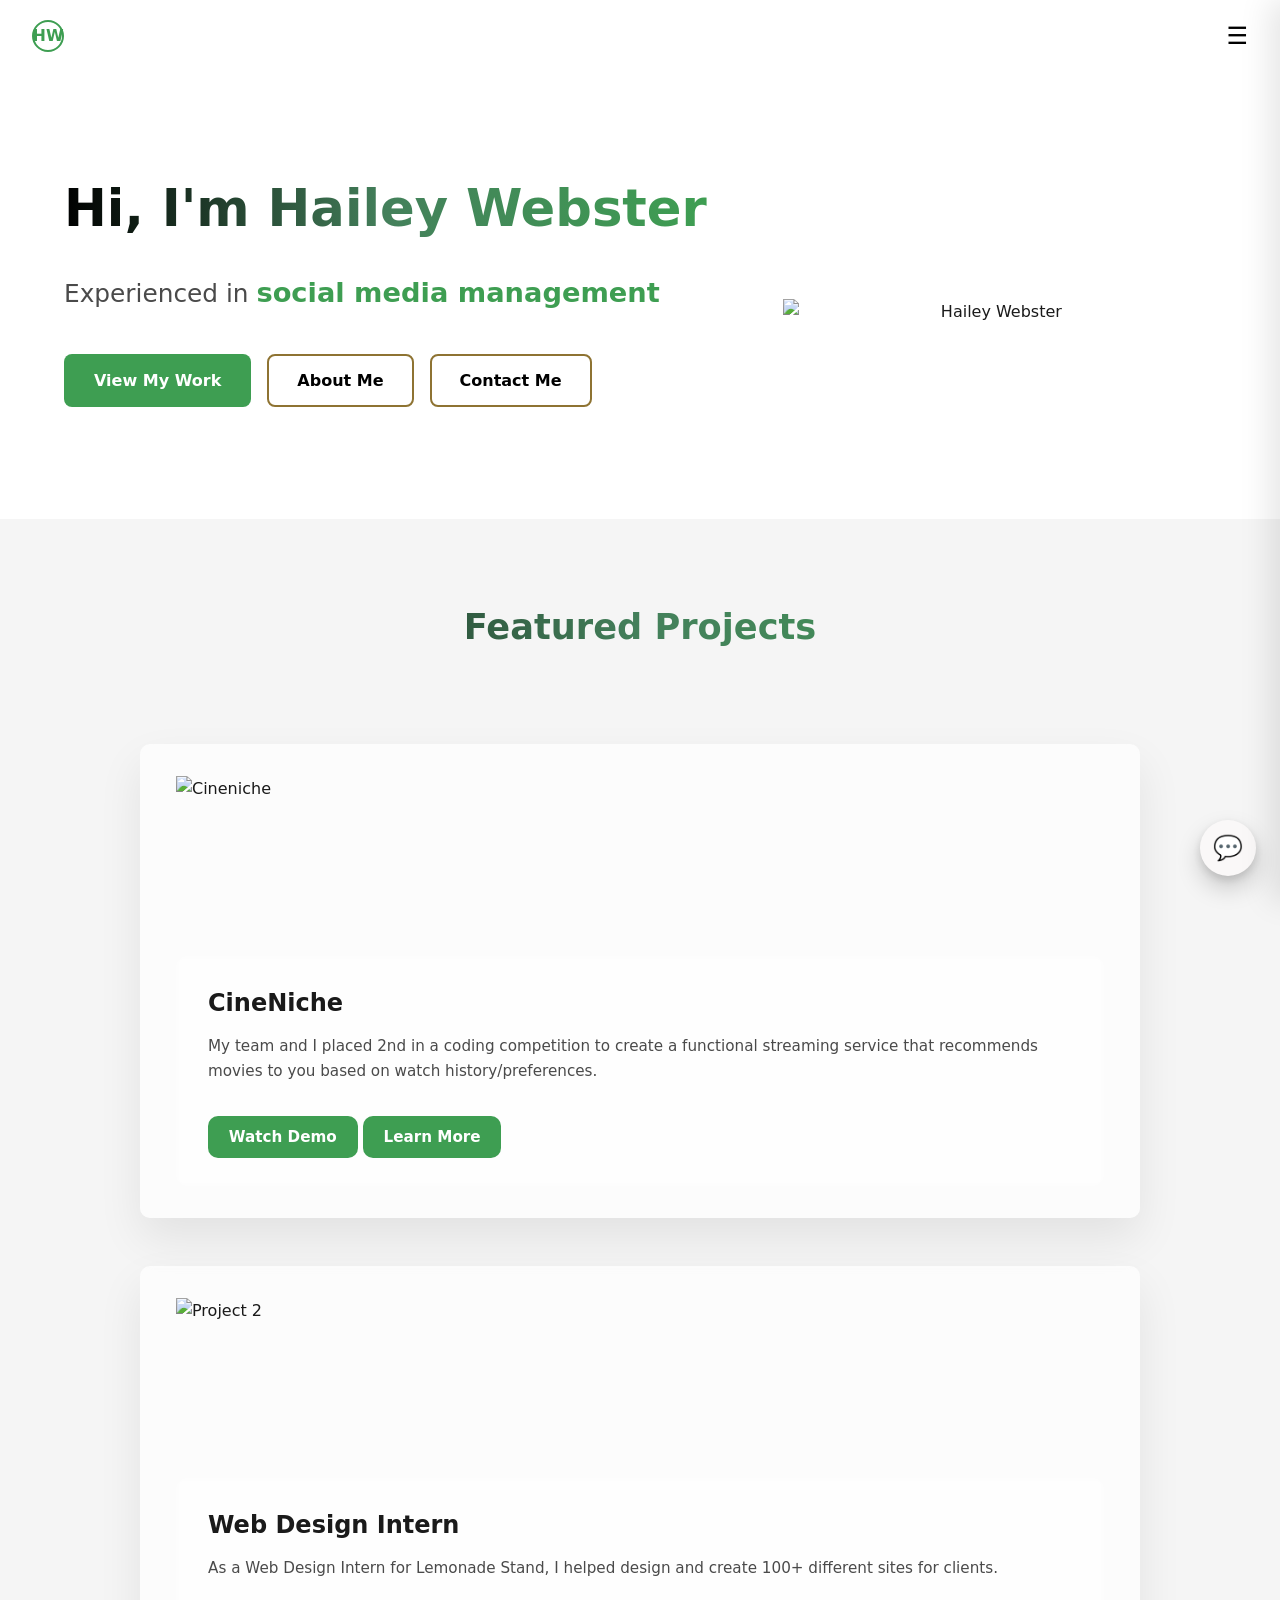
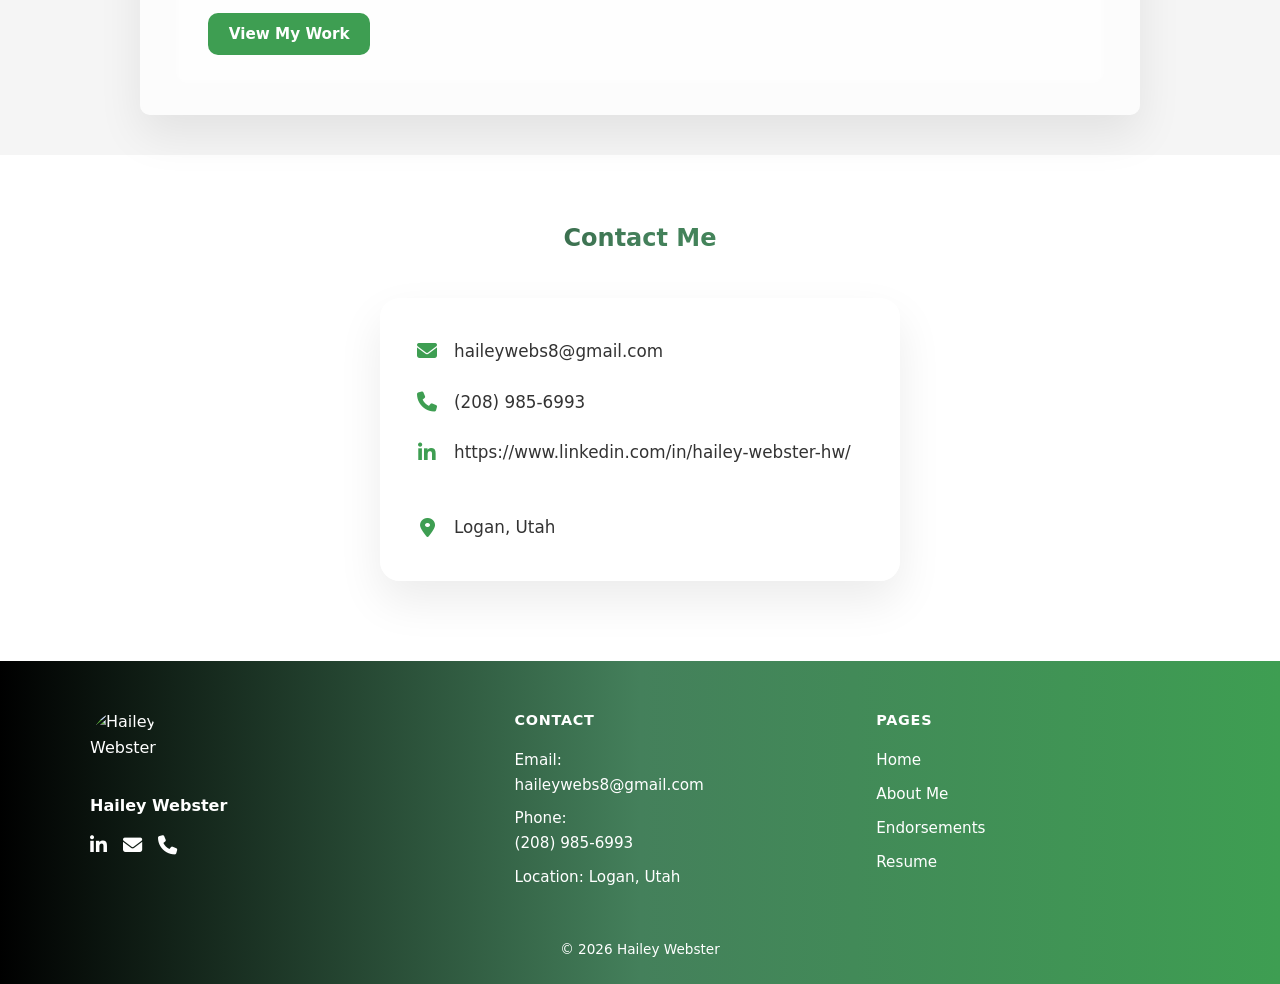
==== commit ce4edcaf: "intial changes of content on homepage" ====
--- a/index.html
+++ b/index.html
@@ -4,7 +4,7 @@
   <meta charset="UTF-8" />
   <meta name="viewport" content="width=device-width, initial-scale=1.0" />
 
-  <title>Jaxon Webster | Portfolio</title>
+  <title>Hailey Webster | Portfolio</title>
 
   <!-- Styles --->
   <link rel="stylesheet" href="styles.css" />
@@ -25,7 +25,7 @@
 
   <!-- Navbar --->
   <header class="navbar">
-    <div class="logo">JW</div>
+    <div class="logo">HW</div>
     <button class="menu-btn" id="menuBtn">☰</button>
   </header>
 
@@ -54,7 +54,7 @@
 
 
     <p class="hero-text">
-  I build <span id="rotating-word"></span>
+Experienced in  <span id="rotating-word"></span>
 </p>
 
 
@@ -67,7 +67,7 @@
 
   <!-- RIGHT SIDE -->
   <div class="hero-right">
-    <img src="images/cartoon.png" alt="Jaxon Webster" />
+    <img src="images/cartoon.png" alt="Hailey Webster" />
   </div>
 </section>
 
@@ -182,31 +182,24 @@
   <div class="contact-card">
     <div class="contact-item">
       <i class="fas fa-envelope"></i>
-      <a href="mailto:jaxonwebster4@gmail.com">jaxonwebster4@gmail.com</a>
+      <a href="mailto:hileywebs8@gmail.com">haileywebs8@gmail.com</a>
     </div>
 
     <div class="contact-item">
       <i class="fas fa-phone"></i>
-      <a href="tel:5202600258">(520) 260-0258</a>
+      <a href="tel:2089856993">(208) 985-6993</a>
     </div>
 
     <div class="contact-item">
       <i class="fab fa-linkedin-in"></i>
       <a
-        href="https://www.linkedin.com/in/jaxon-webster"
+        href="https://www.linkedin.com/in/hailey-webster-hw/"
         target="_blank"
       >
-        linkedin.com/in/jaxon-webster
+        https://www.linkedin.com/in/hailey-webster-hw/
       </a>
     </div>
     <div class="contact-item">
-  <i class="fab fa-github"></i>
-  <a
-    href="https://github.com/jaxonwebster"
-    target="_blank"
-  >
-    https://github.com/jaxonwebster
-  </a>
 </div>
 
 
@@ -224,17 +217,17 @@
     <div class="footer-container">
 
       <div class="footer-profile">
-        <img src="images/portrait.jpg" alt="Jaxon Webster" class="footer-avatar" />
-        <p class="footer-name">Jaxon Webster</p>
+        <img src="images/portrait.jpg" alt="Hailey Webster" class="footer-avatar" />
+        <p class="footer-name">Hailey Webster</p>
 
         <div class="footer-socials">
-          <a href="https://www.linkedin.com/in/jaxon-webster" target="_blank">
+          <a href="https://www.linkedin.com/in/hailey-webster-hw/" target="_blank">
             <i class="fab fa-linkedin-in"></i>
           </a>
-          <a href="mailto:jaxonwebster4@gmail.com">
+          <a href="mailto:haileywebs8@gmail.com">
             <i class="fas fa-envelope"></i>
           </a>
-          <a href="tel:5202600258">
+          <a href="tel:2089856993">
             <i class="fas fa-phone"></i>
           </a>
         </div>
@@ -242,8 +235,8 @@
 
       <div class="footer-column">
         <h4>Contact</h4>
-        <p>Email: <a href="mailto:jaxonwebster4@gmail.com">jaxonwebster4@gmail.com</a></p>
-        <p>Phone: <a href="tel:5202600258">(520) 260-0258</a></p>
+        <p>Email: <a href="mailto:haileywebs8@gmail.com">haileywebs8@gmail.com</a></p>
+        <p>Phone: <a href="tel:2089856993">(208) 985-6993</a></p>
         <p>Location: Logan, Utah</p>
       </div>
 
@@ -256,7 +249,7 @@
       </div>
 
     </div>
-    <p class="footer-bottom">© 2026 Jaxon Webster</p>
+    <p class="footer-bottom">© 2026 Hailey Webster</p>
   </footer>
   <!-- =========================
      MINI CHAT ASSISTANT
